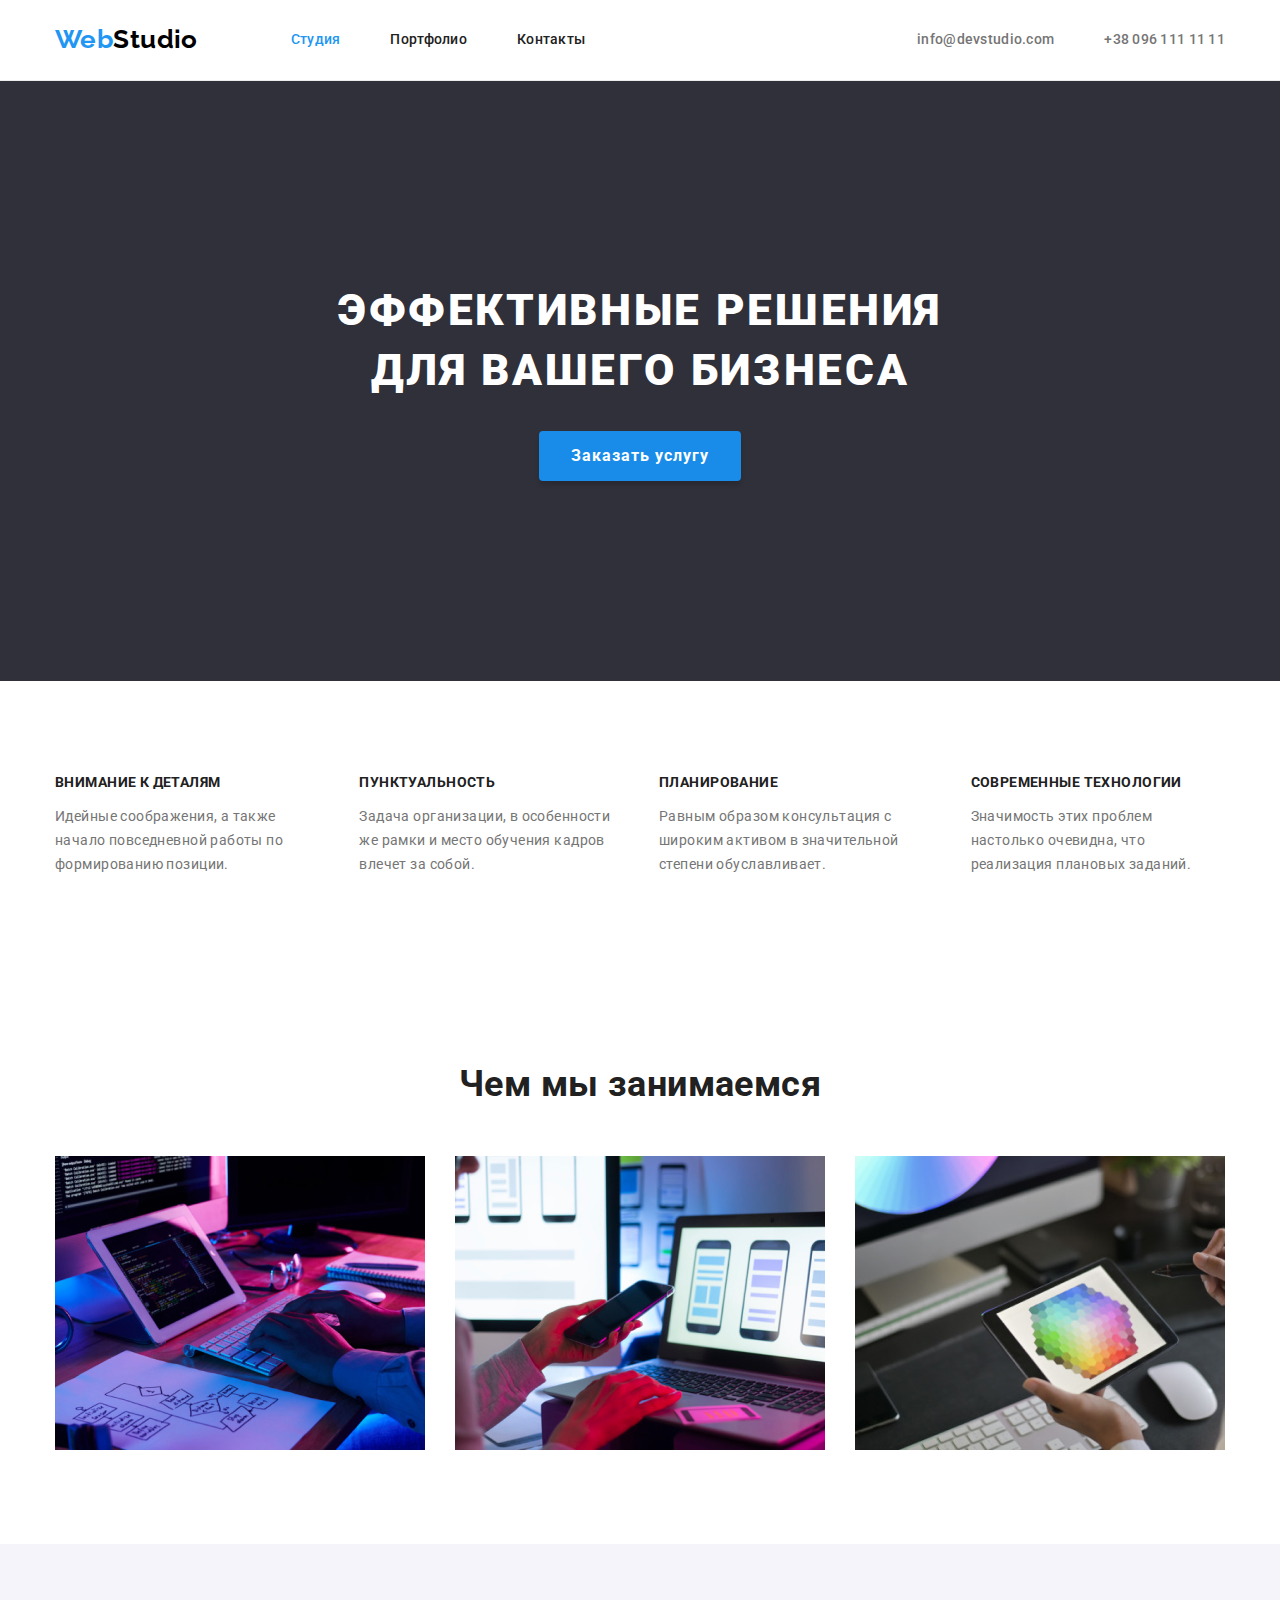
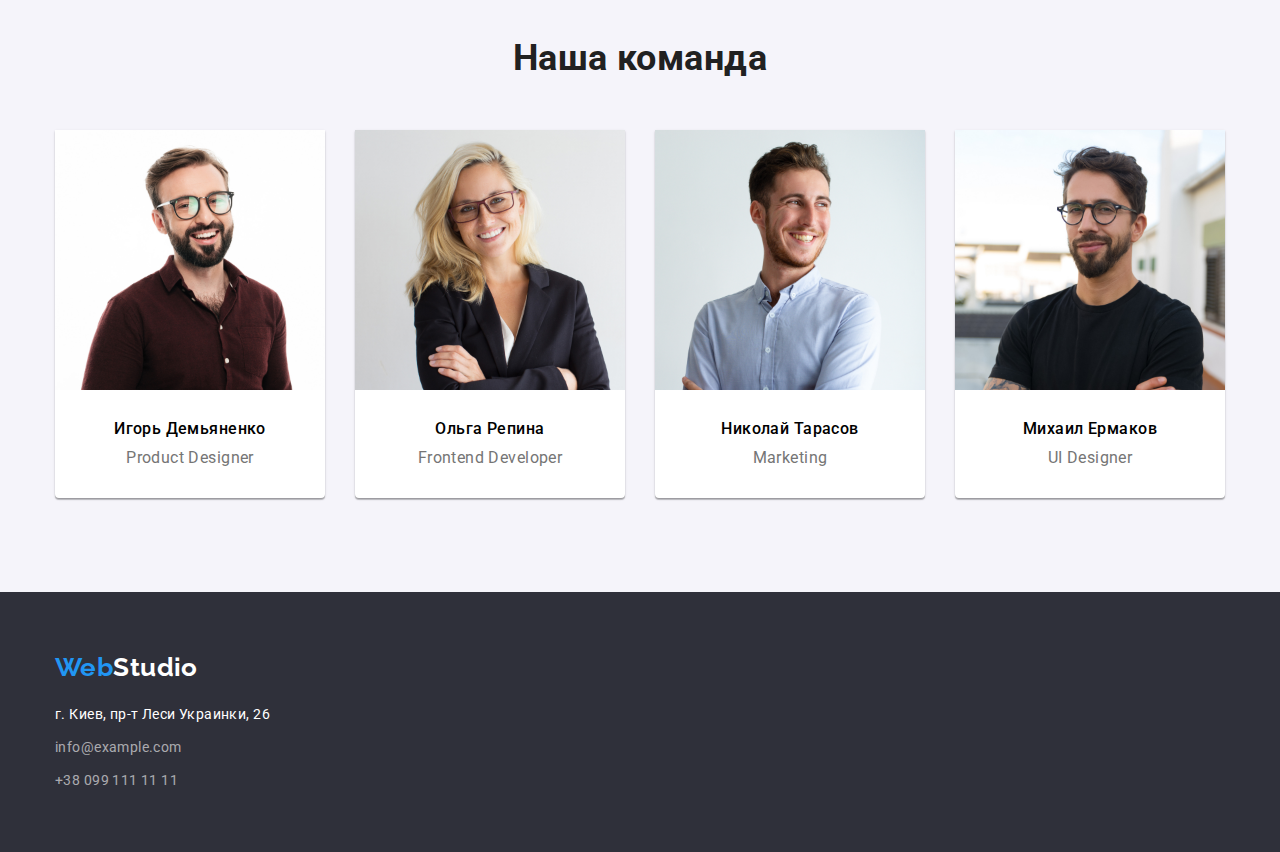
==== index.html @ ee270eeb "Добавляет геометрию для index.html" ====
<!DOCTYPE html>
<html lang="ru">
  <head>
    <meta charset="UTF-8" />
    <meta http-equiv="X-UA-Compatible" content="IE=edge" />
    <meta name="viewport" content="width=device-width, initial-scale=1.0" />
    <title>Студия</title>
    <link
      href="https://fonts.googleapis.com/css2?family=Raleway:wght@700&family=Roboto:wght@400;500;700;900&display=swap"
      rel="stylesheet"
    />
    <link
      rel="stylesheet"
      href="https://cdnjs.cloudflare.com/ajax/libs/modern-normalize/1.1.0/modern-normalize.min.css"
    />
    <link rel="stylesheet" href="./css/styles.css" />
  </head>

  <body>
    <header class="header">
      <div class="container flex">
        <nav class="flex">
          <a href="./index.html" class="logo"
            ><span class="logo-accent">Web</span><span class="logo-secondary">Studio</span></a
          >

          <ul class="nav-list">
            <li><a href="./index.html" class="navigation current">Студия</a></li>
            <li><a href="./portfolio.html" class="navigation">Портфолио</a></li>
            <li><a href="" class="navigation">Контакты</a></li>
          </ul>
        </nav>

        <ul class="contacts">
          <li><a href="mailto:info@devstudio.com" class="contact-link">info@devstudio.com</a></li>
          <li><a href="tel:+380961111111" class="contact-link">+38 096 111 11 11</a></li>
        </ul>
      </div>
    </header>

    <main>
      <section class="section hero">
        <h1 class="main-title">
          Эффективные решения <br />
          для вашего бизнеса
        </h1>
        <button type="button" class="button">Заказать услугу</button>
      </section>

      <section class="section">
        <div class="container">
          <ul class="details flex">
            <li class="details-item">
              <h3 class="details-title">Внимание к деталям</h3>
              <p class="details-desc">
                Идейные соображения, а также начало повседневной работы по формированию позиции.
              </p>
            </li>
            <li class="details-item">
              <h3 class="details-title">Пунктуальность</h3>
              <p class="details-desc">
                Задача организации, в особенности же рамки и место обучения кадров влечет за собой.
              </p>
            </li>
            <li class="details-item">
              <h3 class="details-title">Планирование</h3>
              <p class="details-desc">
                Равным образом консультация с широким активом в значительной степени обуславливает.
              </p>
            </li>
            <li class="details-item">
              <h3 class="details-title">Современные технологии</h3>
              <p class="details-desc">
                Значимость этих проблем настолько очевидна, что реализация плановых заданий.
              </p>
            </li>
          </ul>
        </div>
      </section>

      <section class="section">
        <div class="container">
          <h2 class="title">Чем мы занимаемся</h2>
          <ul class="work-desc-list flex">
            <li>
              <img src="./images/box1.jpg" alt="написание кода" width="370" class="work-img" />
            </li>
            <li>
              <img
                src="./images/box2.jpg"
                alt="разработка дизайна мобильных приложений"
                width="370"
                class="work-img"
              />
            </li>
            <li>
              <img
                src="./images/box3.jpg"
                alt="работа с изображением"
                width="370"
                class="work-img"
              />
            </li>
          </ul>
        </div>
      </section>

      <section class="section grey">
        <div class="container">
          <h2 class="title">Наша команда</h2>
          <ul class="employee-list flex">
            <li class="employee-card"> 
              <img src="./images/photo1.jpg" alt="фото сотрудника_1" width="270" class="work-img"/>
              <h3 class="employee-name">Игорь Демьяненко</h3>
              <p class="employee-position">Product Designer</p>
            </li>

            <li class="employee-card">
              <img src="./images/photo2.jpg" alt="фото сотрудника_2" width="270" class="work-img"/>
              <h3 class="employee-name">Ольга Репина</h3>
              <p class="employee-position">Frontend Developer</p>
            </li>

            <li class="employee-card">
              <img src="./images/photo3.jpg" alt="фото сотрудника_3" width="270" class="work-img"/>
              <h3 class="employee-name">Николай Тарасов</h3>
              <p class="employee-position">Marketing</p>
            </li>

            <li class="employee-card">
              <img src="./images/photo4.jpg" alt="фото сотрудника_4" width="270" class="work-img"/>
              <h3 class="employee-name">Михаил Ермаков</h3>
              <p class="employee-position">UI Designer</p>
            </li>
          </ul>
        </div>
      </section>
    </main>

    <footer class="footer">
      <div class="container">
      <a href="./index.html" class="logo logo-footer">
        <span class="logo-accent">Web</span><span class="logo-alternative">Studio</span></a
      >
      <address>
        <p class="address">г. Киев, пр-т Леси Украинки, 26</p>
        <ul class="footer-contacts">
          <li class="contact-item">
            <a href="mailto:info@example.com" class="footer-contact">info@example.com</a>
          </li>
          <li class="contact-item">
            <a href="tel:+380991111111" class="footer-contact">+38 099 111 11 11</a>
          </li>
        </ul>
      </address>
      </div>
    </footer>
  </body>
</html>
---- css/styles.css ----
:root {
  --accent-color: #2196f3;
  --text-color: #757575;
  --title-color: #212121;
  --background-color: #2f303a;
}

body {
  font-family: 'Roboto', sans-serif;
  font-style: normal;
  font-weight: 400;
  font-size: 14px;
  line-height: 1.71;
  letter-spacing: 0.03em;
}

/* Header */

.header {
  border-bottom: 1px solid #ececec;
}

.container {
  margin-right: auto;
  margin-left: auto;
  padding-left: 15px;
  padding-right: 15px;

  width: 1200px;
}

.flex {
  display: flex;
  align-items: center;
}

.logo {
  margin-right: 93px;
  padding-top: 24px;
  padding-bottom: 25px;

  font-family: 'Raleway', sans-serif;
  font-weight: 700;
  font-size: 26px;
  line-height: 1.19;
  text-decoration: none;
}

.logo-accent {
  color: var(--accent-color);
}

.logo-secondary {
  color: #000000;
}

.nav-list {
  margin: 0;
  padding: 0;
  display: flex;

  list-style-type: none;
}

.nav-list li:not(:last-child) {
  margin-right: 50px;
}

.navigation {
  display: block;
  padding-top: 32px;
  padding-bottom: 32px;

  color: var(--title-color);
  font-weight: 500;
  font-size: 14px;
  line-height: 1.14;
  letter-spacing: 0.02em;
  text-decoration: none;
}

.navigation.current {
  color: var(--accent-color);
}

.navigation:hover,
.navigation:focus {
  color: var(--accent-color);
}

.contacts {
  display: flex;
  margin: 0;
  margin-left: auto;
  padding: 0;

  list-style-type: none;
}

.contacts li:not(:last-child) {
  margin-right: 50px;
}

.contact-link {
  padding-top: 32px;
  padding-bottom: 32px;

  color: var(--text-color);
  font-weight: 500;
  font-size: 14px;
  line-height: 1.14;
  letter-spacing: 0.02em;
  text-decoration: none;
}

.contact-link:hover,
.contact-link:focus {
  color: var(--accent-color);
}

/* Main */

.section {
  padding-top: 94px;
  padding-bottom: 94px;
}

.section.hero {
  padding-top: 200px;
  padding-bottom: 200px;

  background: var(--background-color);

  text-align: center;
}

.main-title {
  margin-top: 0;
  margin-bottom: 30px;

  font-weight: 900;
  font-size: 44px;
  line-height: 1.36;
  letter-spacing: 0.06em;
  text-transform: uppercase;
  color: #ffffff;
}

.button {
  display: inline-block;
  padding: 10px 32px;

  box-shadow: 0px 4px 4px rgba(0, 0, 0, 0.15);
  border-radius: 4px;

  background: #188ce8;
  font-weight: 700;
  font-size: 16px;
  line-height: 1.88;
  letter-spacing: 0.06em;
  color: #ffffff;
  border: none;

  cursor: pointer;
}

.details {
  margin: 0;
  padding: 0;

  list-style-type: none;
}

.details-item:not(:last-child) {
  margin-right: 30px;
}

.details-title {
  margin-top: 0;
  margin-bottom: 10;
  padding: 0;

  font-weight: 700;
  font-size: 14px;
  line-height: 1.14;
  text-transform: uppercase;
  color: var(--title-color);
}

.details-desc {
  color: var(--text-color);
  margin: 0;
  padding: 0;
}

.title {
  margin-top: 0;
  margin-bottom: 50px;
  padding: 0;

  color: var(--title-color);
  font-weight: 700;
  font-size: 36px;
  line-height: 1.16;
  text-align: center;
}

.work-desc-list {
  margin: 0;
  padding: 0;

  list-style-type: none;
  justify-content: space-between;
}

.work-img {
  display: block;
}

.section.grey {
  background-color: #f5f4fa;
}

.employee-list {
  margin: 0;
  padding: 0;
  justify-content: space-between;

  list-style-type: none;
}

.employee-card {
  background: #ffffff;
  box-shadow: 0px 1px 3px rgba(0, 0, 0, 0.12), 0px 1px 1px rgba(0, 0, 0, 0.14),
    0px 2px 1px rgba(0, 0, 0, 0.2);
  border-radius: 0px 0px 4px 4px;
}

.employee-name {
  margin-top: 30px;
  margin-bottom: 10px;
  text-align: center;

  font-weight: 500;
  font-size: 16px;
  line-height: 1.18;
}

.employee-position {
  margin-top: 0;
  margin-bottom: 30px;
  text-align: center;

  font-weight: 400;
  font-size: 16px;
  line-height: 1.18;
  color: var(--text-color);
}

/* Footer */

.footer {
  padding-top: 60px;
  padding-bottom: 60px;

  background-color: var(--background-color);
}

.logo-footer {
  margin-top: 0;
  margin-right: 0;
  margin-bottom: 20px;
  padding: 0;
  display: inline-block;
}

.logo-alternative {
  color: #fff;
}

.address {
  margin-top: 0;
  margin-bottom: 9px;

  color: #fff;
  font-style: normal;
}

.footer-contacts {
  margin: 0;
  padding: 0;
  list-style-type: none;
}

.contact-item:not(:last-child) {
  margin-bottom: 9px;
}

.footer-contact {
  font-style: normal;
  color: rgba(255, 255, 255, 0.6);
  text-decoration: none;
}

.footer-contact:hover,
.footer-contact:focus {
  color: var(--accent-color);
}

/* Portfolio */

.portfolio-menu {
  list-style-type: none;
}

.portfolio-filter {
  font-family: 'Roboto', sans-serif;
  font-weight: 500;
  font-size: 16px;
  line-height: 1.62;
  letter-spacing: 0.03em;
  color: var(--title-color);
  background-color: #f5f4fa;

  cursor: pointer;
}

.portfolio-filter:focus,
.portfolio-filter:hover {
  color: #fff;
  background-color: var(--accent-color);
}

.portfolio-list {
  list-style-type: none;
}

.portfolio-link {
  text-decoration: none;
}

.portfolio-title {
  font-weight: 700;
  font-size: 18px;
  line-height: 2;
  letter-spacing: 0.06em;

  color: var(--title-color);
}

.title-style:hover,
.title-style:focus,
.descrition-style:hover,
.descrition-style:focus {
  color: var(--accent-color);
}

.portfolio-description {
  font-size: 16px;
  line-height: 1.88;
  color: var(--text-color);
}
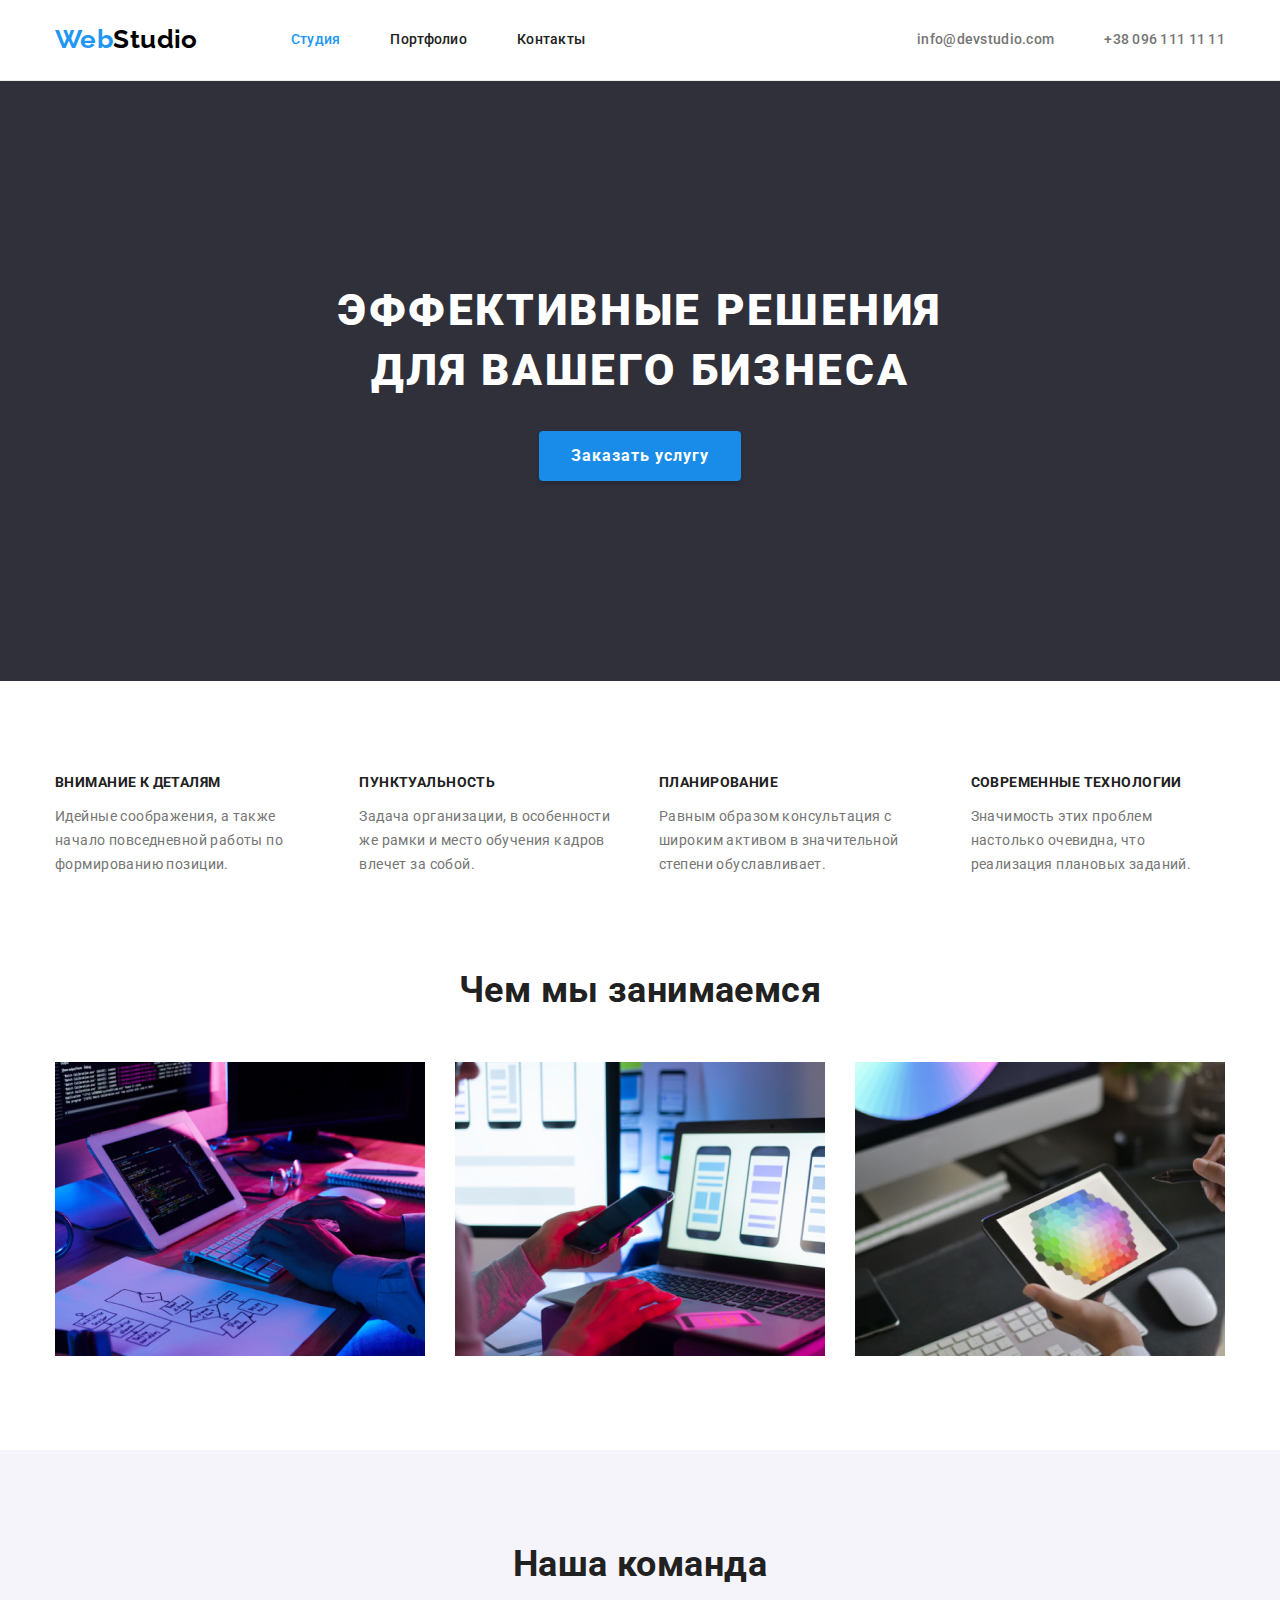
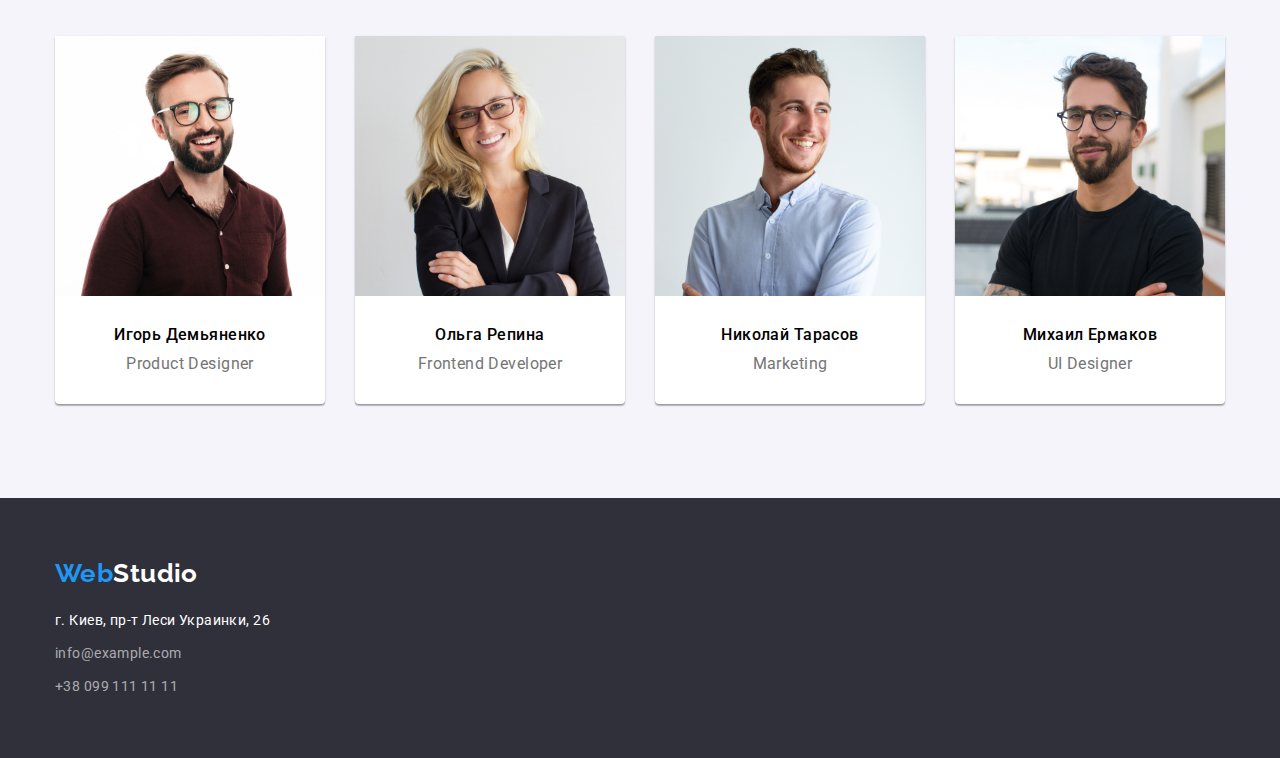
==== commit 75487480: "Добавил геометрию для portfolio.html" ====
--- a/index.html
+++ b/index.html
@@ -40,11 +40,10 @@
 
     <main>
       <section class="section hero">
-        <h1 class="main-title">
-          Эффективные решения <br />
-          для вашего бизнеса
-        </h1>
-        <button type="button" class="button">Заказать услугу</button>
+        <div class="container">
+          <h1 class="main-title">Эффективные решения для вашего бизнеса</h1>
+          <button type="button" class="button">Заказать услугу</button>
+        </div>
       </section>
 
       <section class="section">
@@ -78,7 +77,7 @@
         </div>
       </section>
 
-      <section class="section">
+      <section class="section about">
         <div class="container">
           <h2 class="title">Чем мы занимаемся</h2>
           <ul class="work-desc-list flex">
@@ -109,26 +108,26 @@
         <div class="container">
           <h2 class="title">Наша команда</h2>
           <ul class="employee-list flex">
-            <li class="employee-card"> 
-              <img src="./images/photo1.jpg" alt="фото сотрудника_1" width="270" class="work-img"/>
+            <li class="employee-card">
+              <img src="./images/photo1.jpg" alt="фото сотрудника_1" width="270" class="work-img" />
               <h3 class="employee-name">Игорь Демьяненко</h3>
               <p class="employee-position">Product Designer</p>
             </li>
 
             <li class="employee-card">
-              <img src="./images/photo2.jpg" alt="фото сотрудника_2" width="270" class="work-img"/>
+              <img src="./images/photo2.jpg" alt="фото сотрудника_2" width="270" class="work-img" />
               <h3 class="employee-name">Ольга Репина</h3>
               <p class="employee-position">Frontend Developer</p>
             </li>
 
             <li class="employee-card">
-              <img src="./images/photo3.jpg" alt="фото сотрудника_3" width="270" class="work-img"/>
+              <img src="./images/photo3.jpg" alt="фото сотрудника_3" width="270" class="work-img" />
               <h3 class="employee-name">Николай Тарасов</h3>
               <p class="employee-position">Marketing</p>
             </li>
 
             <li class="employee-card">
-              <img src="./images/photo4.jpg" alt="фото сотрудника_4" width="270" class="work-img"/>
+              <img src="./images/photo4.jpg" alt="фото сотрудника_4" width="270" class="work-img" />
               <h3 class="employee-name">Михаил Ермаков</h3>
               <p class="employee-position">UI Designer</p>
             </li>
@@ -139,20 +138,20 @@
 
     <footer class="footer">
       <div class="container">
-      <a href="./index.html" class="logo logo-footer">
-        <span class="logo-accent">Web</span><span class="logo-alternative">Studio</span></a
-      >
-      <address>
-        <p class="address">г. Киев, пр-т Леси Украинки, 26</p>
-        <ul class="footer-contacts">
-          <li class="contact-item">
-            <a href="mailto:info@example.com" class="footer-contact">info@example.com</a>
-          </li>
-          <li class="contact-item">
-            <a href="tel:+380991111111" class="footer-contact">+38 099 111 11 11</a>
-          </li>
-        </ul>
-      </address>
+        <a href="./index.html" class="logo logo-footer">
+          <span class="logo-accent">Web</span><span class="logo-alternative">Studio</span></a
+        >
+        <address>
+          <p class="address">г. Киев, пр-т Леси Украинки, 26</p>
+          <ul class="footer-contacts">
+            <li class="contact-item">
+              <a href="mailto:info@example.com" class="footer-contact">info@example.com</a>
+            </li>
+            <li class="contact-item">
+              <a href="tel:+380991111111" class="footer-contact">+38 099 111 11 11</a>
+            </li>
+          </ul>
+        </address>
       </div>
     </footer>
   </body>
--- a/css/styles.css
+++ b/css/styles.css
@@ -38,6 +38,7 @@
   margin-right: 93px;
   padding-top: 24px;
   padding-bottom: 25px;
+  display: inline-block;
 
   font-family: 'Raleway', sans-serif;
   font-weight: 700;
@@ -137,6 +138,9 @@
 .main-title {
   margin-top: 0;
   margin-bottom: 30px;
+  margin-left: auto;
+  margin-right: auto;
+  width: 696px;
 
   font-weight: 900;
   font-size: 44px;
@@ -193,6 +197,10 @@
   padding: 0;
 }
 
+.about {
+  padding-top: 0;
+}
+
 .title {
   margin-top: 0;
   margin-bottom: 50px;
@@ -309,11 +317,23 @@
 
 /* Portfolio */
 
-.portfolio-menu {
-  list-style-type: none;
+.portfolio-menu.flex {
+  list-style-type: none;
+  margin-top: 0;
+  margin-bottom: 0;
+  padding: 0;
+
+  justify-content: center;
+}
+
+.menu-item:not(:last-child) {
+  margin-right: 8px;
 }
 
 .portfolio-filter {
+  display: inline-block;
+  padding: 6px 22px;
+
   font-family: 'Roboto', sans-serif;
   font-weight: 500;
   font-size: 16px;
@@ -322,6 +342,9 @@
   color: var(--title-color);
   background-color: #f5f4fa;
 
+  border-radius: 4px;
+  border: none;
+
   cursor: pointer;
 }
 
@@ -332,14 +355,41 @@
 }
 
 .portfolio-list {
-  list-style-type: none;
+  margin-top: 50px;
+  margin-bottom: 0;
+  padding: 0;
+  flex-wrap: wrap;
+
+  list-style-type: none;
+}
+
+.portfolio-item {
+  border-bottom: 1px solid #eeeeee;
+  width: calc((100% - 60px) / 3);
+}
+
+.portfolio-item:not(:nth-child(3n)) {
+  margin-right: 30px;
+}
+
+.portfolio-item:not(:nth-last-child(-n + 3)) {
+  margin-bottom: 30px;
 }
 
 .portfolio-link {
   text-decoration: none;
 }
 
+.portfolio-img {
+  display: block;
+}
+
 .portfolio-title {
+  margin-top: 20px;
+  margin-bottom: 4px;
+  margin-left: 24px;
+  margin-right: 24px;
+
   font-weight: 700;
   font-size: 18px;
   line-height: 2;
@@ -356,6 +406,11 @@
 }
 
 .portfolio-description {
+  margin-top: 0;
+  margin-bottom: 20px;
+  margin-left: 24px;
+  margin-right: 24px;
+
   font-size: 16px;
   line-height: 1.88;
   color: var(--text-color);
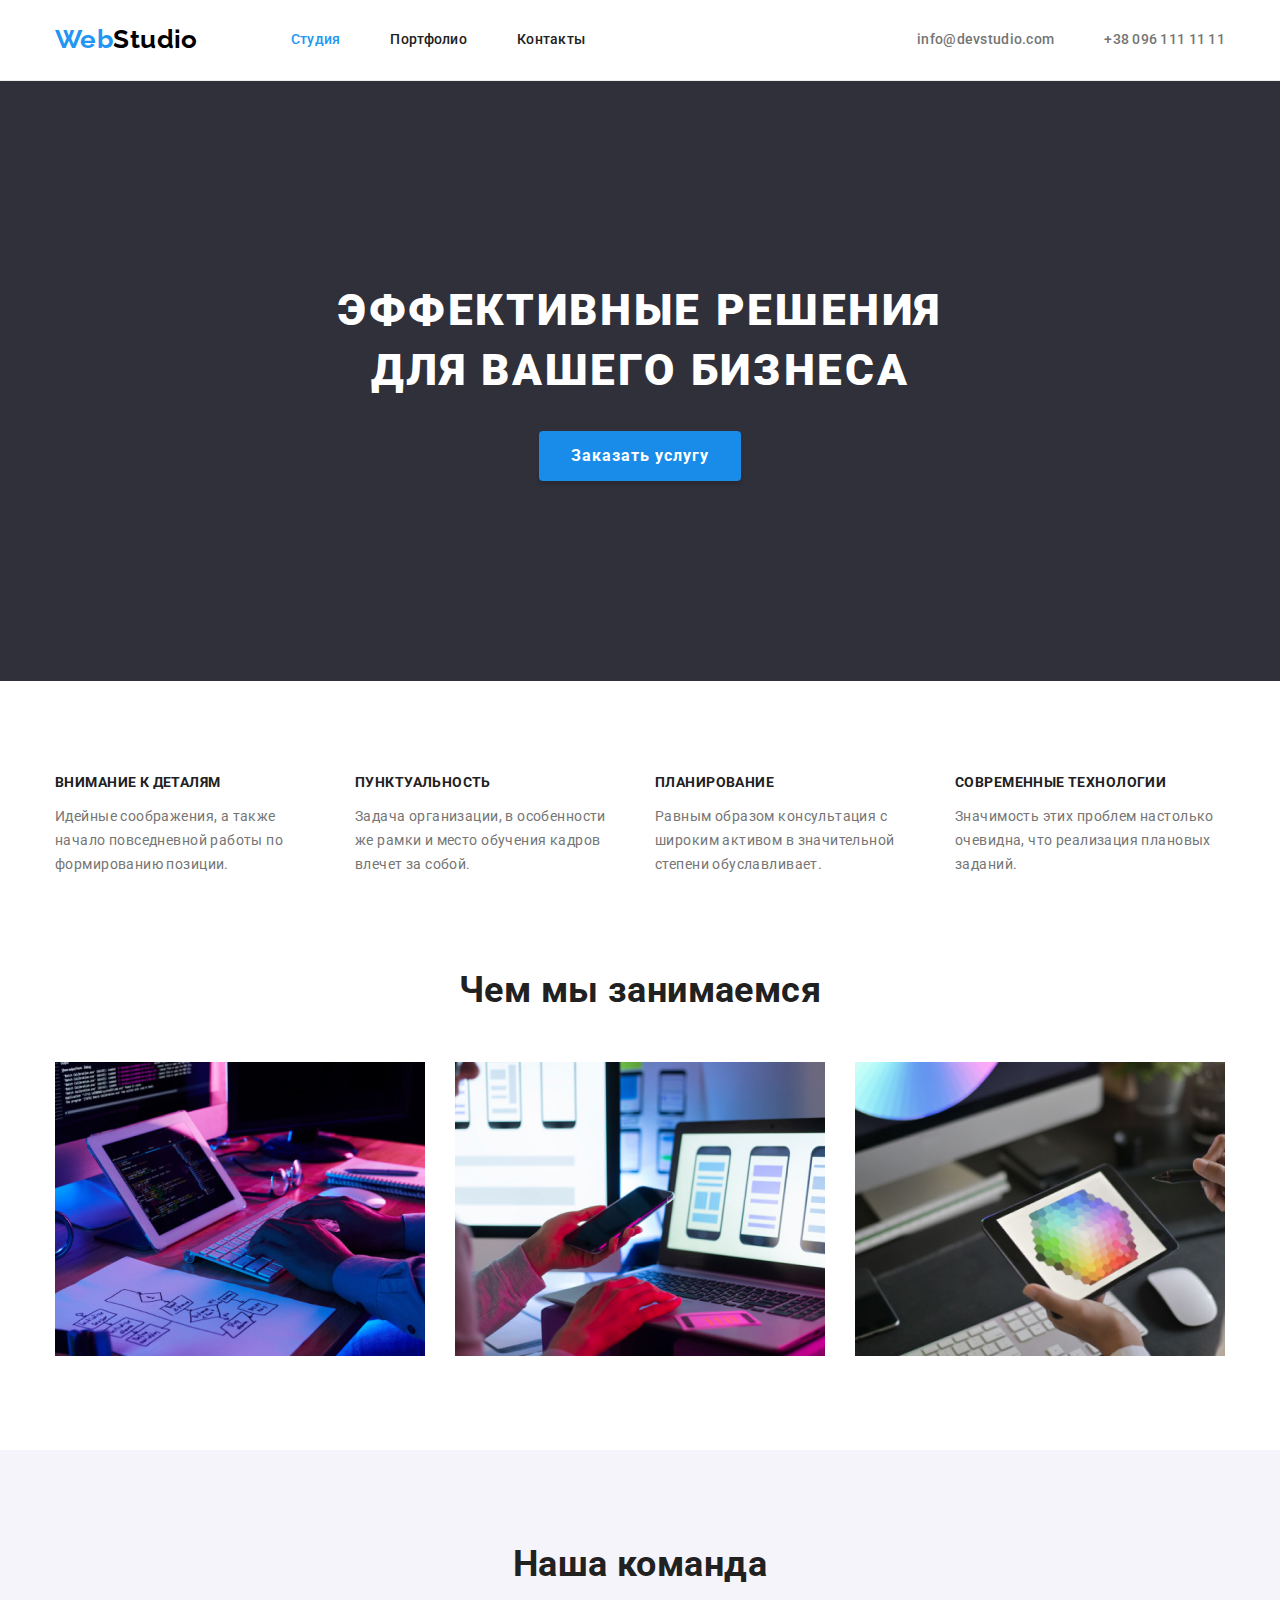
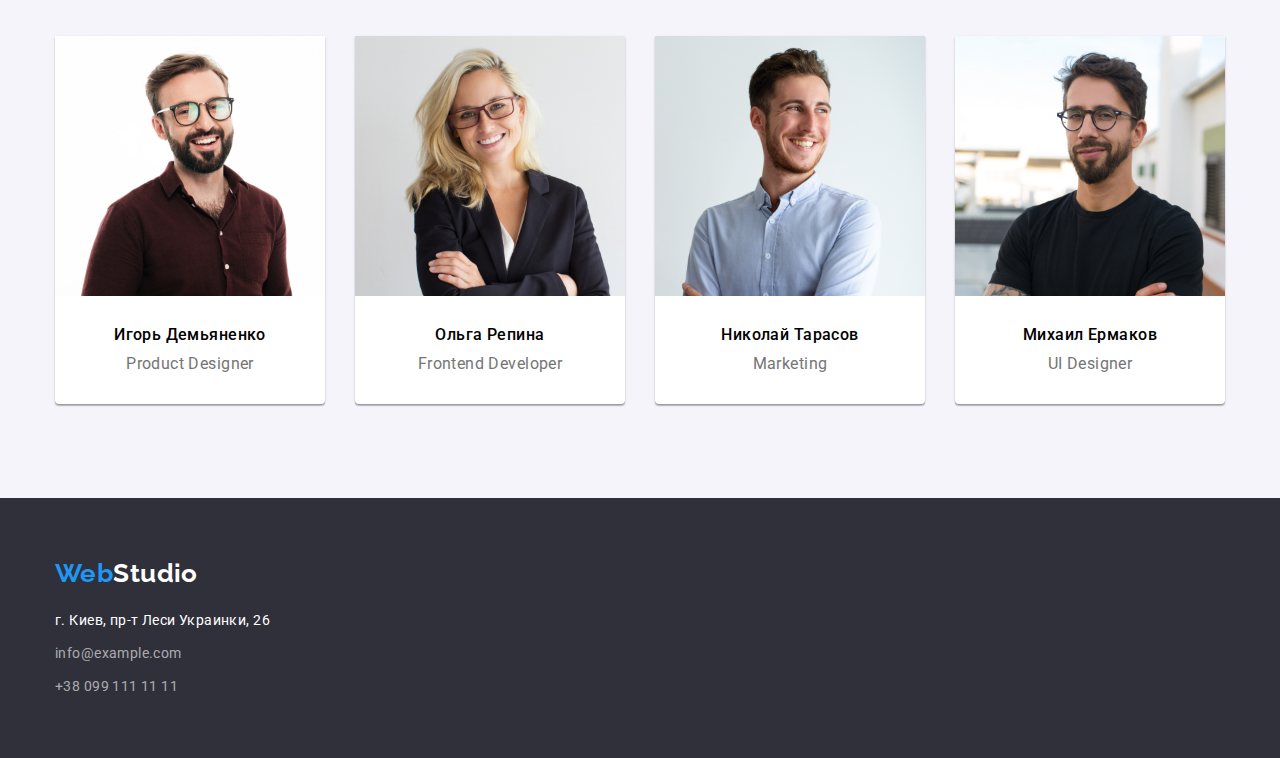
==== commit 026e750b: "Добавляет div подзаголовкам и описанию" ====
--- a/index.html
+++ b/index.html
@@ -110,26 +110,34 @@
           <ul class="employee-list flex">
             <li class="employee-card">
               <img src="./images/photo1.jpg" alt="фото сотрудника_1" width="270" class="work-img" />
-              <h3 class="employee-name">Игорь Демьяненко</h3>
-              <p class="employee-position">Product Designer</p>
+              <div class="employee-about">
+                <h3 class="employee-name">Игорь Демьяненко</h3>
+                <p class="employee-position">Product Designer</p>
+              </div>
             </li>
 
             <li class="employee-card">
               <img src="./images/photo2.jpg" alt="фото сотрудника_2" width="270" class="work-img" />
-              <h3 class="employee-name">Ольга Репина</h3>
-              <p class="employee-position">Frontend Developer</p>
+              <div class="employee-about">
+                <h3 class="employee-name">Ольга Репина</h3>
+                <p class="employee-position">Frontend Developer</p>
+              </div>
             </li>
 
             <li class="employee-card">
               <img src="./images/photo3.jpg" alt="фото сотрудника_3" width="270" class="work-img" />
-              <h3 class="employee-name">Николай Тарасов</h3>
-              <p class="employee-position">Marketing</p>
+              <div class="employee-about">
+                <h3 class="employee-name">Николай Тарасов</h3>
+                <p class="employee-position">Marketing</p>
+              </div>
             </li>
 
             <li class="employee-card">
               <img src="./images/photo4.jpg" alt="фото сотрудника_4" width="270" class="work-img" />
-              <h3 class="employee-name">Михаил Ермаков</h3>
-              <p class="employee-position">UI Designer</p>
+              <div class="employee-about">
+                <h3 class="employee-name">Михаил Ермаков</h3>
+                <p class="employee-position">UI Designer</p>
+              </div>
             </li>
           </ul>
         </div>
--- a/css/styles.css
+++ b/css/styles.css
@@ -175,6 +175,10 @@
   list-style-type: none;
 }
 
+.details-item {
+  width: 270px;
+}
+
 .details-item:not(:last-child) {
   margin-right: 30px;
 }
@@ -244,8 +248,13 @@
   border-radius: 0px 0px 4px 4px;
 }
 
+.employee-about {
+  padding-top: 30px;
+  padding-bottom: 30px;
+}
+
 .employee-name {
-  margin-top: 30px;
+  margin-top: 0;
   margin-bottom: 10px;
   text-align: center;
 
@@ -256,7 +265,7 @@
 
 .employee-position {
   margin-top: 0;
-  margin-bottom: 30px;
+  margin-bottom: 0;
   text-align: center;
 
   font-weight: 400;
@@ -364,7 +373,8 @@
 }
 
 .portfolio-item {
-  border-bottom: 1px solid #eeeeee;
+  border: 1px solid #eeeeee;
+  border-top: none;
   width: calc((100% - 60px) / 3);
 }
 
@@ -384,11 +394,15 @@
   display: block;
 }
 
+.portfolio-about {
+  padding: 20px 24px;
+}
+
 .portfolio-title {
-  margin-top: 20px;
+  margin-top: 0;
   margin-bottom: 4px;
-  margin-left: 24px;
-  margin-right: 24px;
+  margin-left: 0;
+  margin-right: 0;
 
   font-weight: 700;
   font-size: 18px;
@@ -398,18 +412,15 @@
   color: var(--title-color);
 }
 
-.title-style:hover,
-.title-style:focus,
-.descrition-style:hover,
-.descrition-style:focus {
+.portfolio-title:hover,
+.portfolio-title:focus,
+.portfolio-description:hover,
+.portfolio-description:focus {
   color: var(--accent-color);
 }
 
 .portfolio-description {
-  margin-top: 0;
-  margin-bottom: 20px;
-  margin-left: 24px;
-  margin-right: 24px;
+  margin: 0;
 
   font-size: 16px;
   line-height: 1.88;
